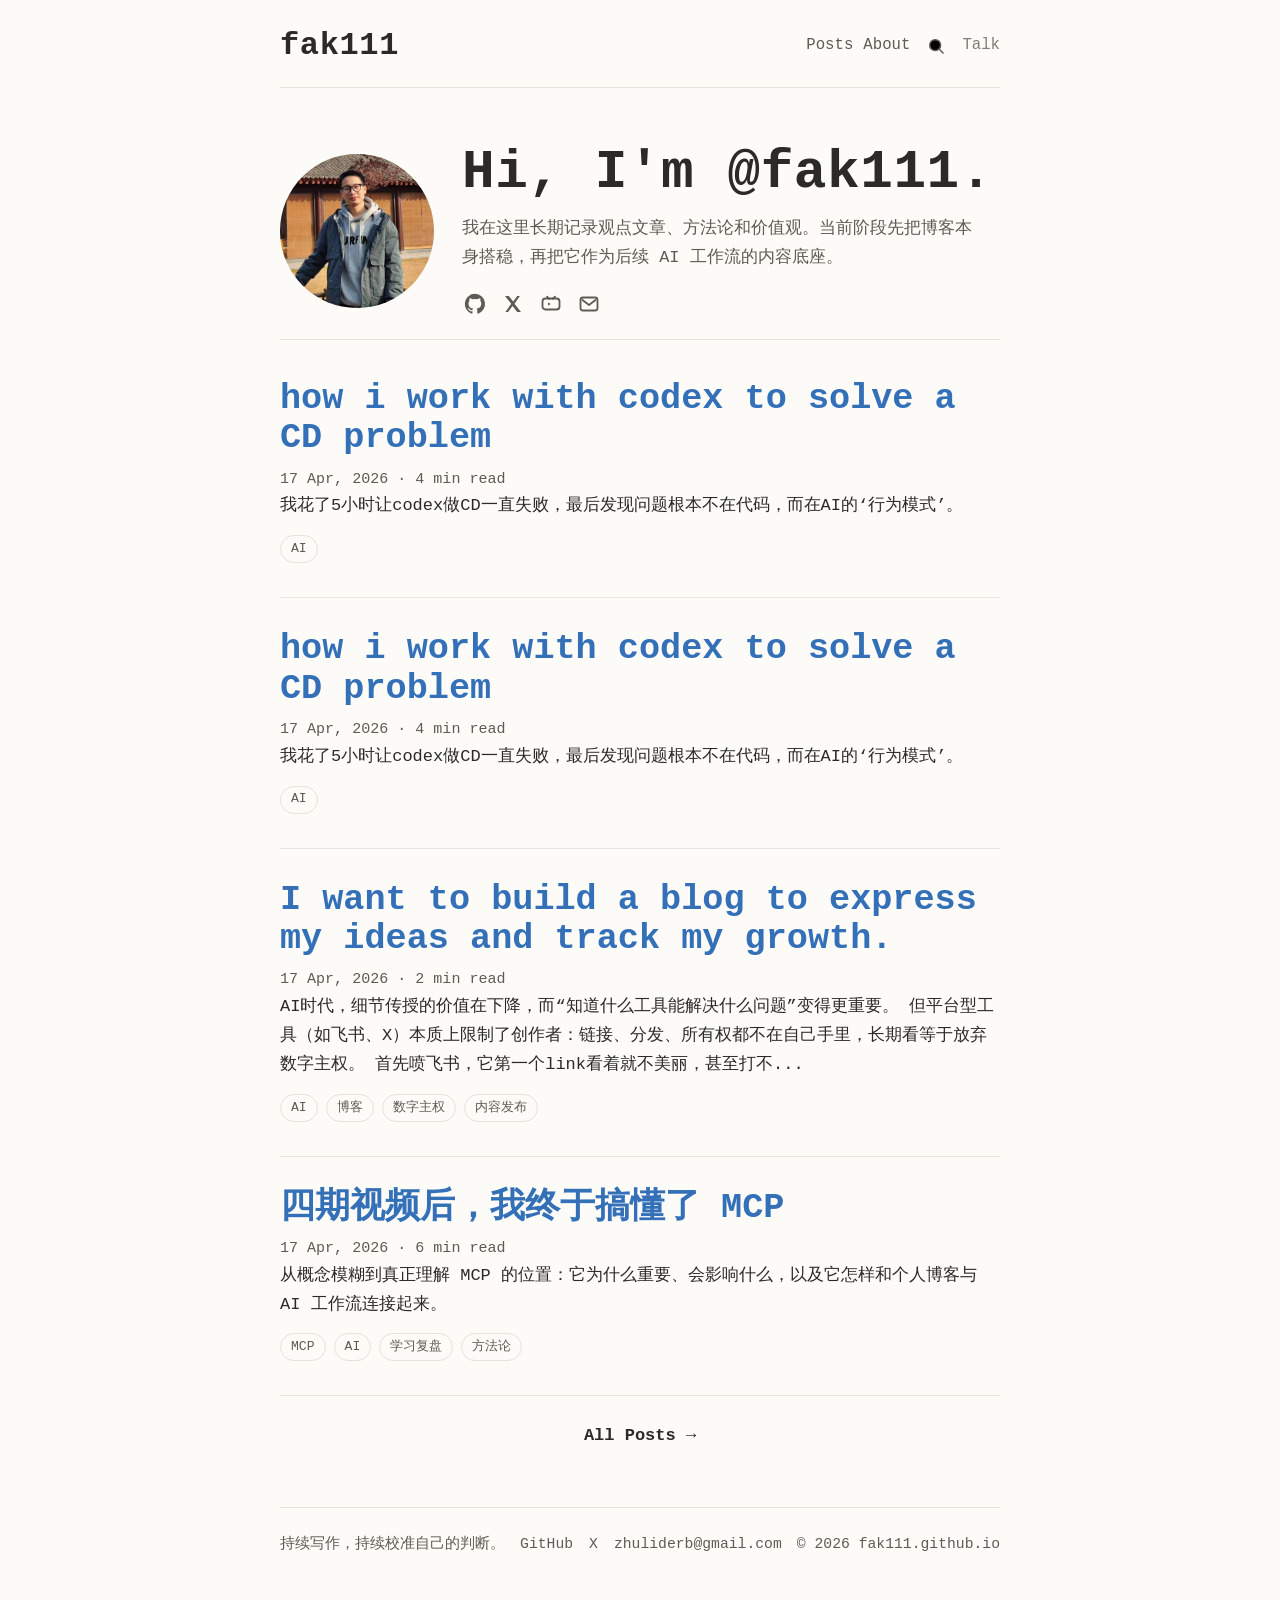
==== index.html @ 79801cee "feat: publish how i work with codex to solve a CD problem" ====
<!DOCTYPE html>
<html lang="zh-CN">

<head>
  <meta charset="UTF-8">
  <meta name="viewport" content="width=device-width, initial-scale=1.0">
  <title>fak111 | 观点、方法与价值观</title>
  <meta name="description" content="fak111 的个人博客，长期输出观点文章、方法论和价值观，并为后续 AI 集成打基础。">
  <link rel="stylesheet" href="/assets/styles.css">
  <link rel="icon" href="/images/profile.jpg">
</head>

<body data-page="home">
  <div class="page-shell">
    <header class="site-header">
      <div class="site-header__inner">
        <a class="site-brand" href="/">fak111</a>
        <div class="site-header__actions">
          <button class="site-header__toggle" type="button" data-menu-toggle aria-expanded="false"
            aria-controls="site-nav" aria-label="Open Menu">
            <svg class="menu-icon" viewBox="0 0 24 24" aria-hidden="true">
              <path d="M4 7h16M4 12h16M4 17h16" stroke-width="1.8" stroke-linecap="round"></path>
            </svg>
            <svg class="close-icon hidden" viewBox="0 0 24 24" aria-hidden="true">
              <path d="M6 6l12 12M18 6L6 18" stroke-width="1.8" stroke-linecap="round"></path>
            </svg>
            <span class="sr-only">Open Menu</span>
          </button>
          <nav class="site-nav" id="site-nav" data-site-nav>
            <a href="/post/">Posts</a>
            <a href="/about/">About</a>
            <a class="nav-icon" href="/search/" aria-label="Search">
              <svg viewBox="0 0 24 24" aria-hidden="true">
                <circle cx="11" cy="11" r="6.5" stroke-width="1.8"></circle>
                <path d="M16 16l4.5 4.5" stroke-width="1.8" stroke-linecap="round"></path>
              </svg>
            </a>
            <a class="site-nav__muted" href="/talk/">Talk</a>
          </nav>
        </div>
      </div>
    </header>

    <main>
      <section class="profile-card">
        <img src="/images/profile.jpg" alt="fak111 头像" class="profile-card__avatar">
        <div>
          <h1>Hi, I&apos;m @fak111.</h1>
          <p>我在这里长期记录观点文章、方法论和价值观。当前阶段先把博客本身搭稳，再把它作为后续 AI 工作流的内容底座。</p>
          <div class="social-links">
            <a href="https://github.com/fak111" target="_blank" rel="noreferrer" aria-label="GitHub">
              <svg viewBox="0 0 24 24" aria-hidden="true">
                <path
                  d="M12 1.8a10.2 10.2 0 0 0-3.22 19.88c.5.09.69-.21.69-.48v-1.9c-2.8.61-3.39-1.19-3.39-1.19-.46-1.16-1.11-1.47-1.11-1.47-.91-.62.07-.61.07-.61 1 .08 1.53 1.03 1.53 1.03.9 1.54 2.35 1.1 2.92.84.09-.66.35-1.11.64-1.37-2.24-.25-4.6-1.12-4.6-4.98 0-1.1.39-1.99 1.03-2.69-.11-.25-.45-1.27.1-2.65 0 0 .84-.27 2.75 1.03a9.47 9.47 0 0 1 5 0c1.91-1.3 2.75-1.03 2.75-1.03.55 1.38.21 2.4.1 2.65.64.7 1.03 1.59 1.03 2.69 0 3.87-2.37 4.72-4.62 4.97.36.31.68.93.68 1.88v2.79c0 .27.18.58.7.48A10.2 10.2 0 0 0 12 1.8Z"
                  stroke="none" fill="currentColor"></path>
              </svg>
            </a>
            <a href="https://x.com/DerbZhuli0411" target="_blank" rel="noreferrer" aria-label="X">
              <svg viewBox="0 0 24 24" aria-hidden="true">
                <path d="M4 4l6.2 7.85L4.4 20h2.7l4.4-6.1L16.2 20H20l-6.5-8.27L18.9 4h-2.7l-3.98 5.51L7.8 4H4Z"
                  stroke="none" fill="currentColor"></path>
              </svg>
            </a>
            <a href="https://space.bilibili.com/1617153613/lists" target="_blank" rel="noreferrer"
              aria-label="Bilibili">
              <svg viewBox="0 0 24 24" aria-hidden="true">
                <rect x="3.5" y="6.5" width="17" height="11" rx="3" stroke-width="1.8"></rect>
                <path d="M9 10.4v3.2l2.8-1.6L9 10.4Z" stroke="none" fill="currentColor"></path>
                <path d="M8 4.6l2.2 2.2M16 4.6l-2.2 2.2" stroke-width="1.8" stroke-linecap="round"></path>
              </svg>
            </a>
            <a href="mailto:zhuliderb@gmail.com" aria-label="Email">
              <svg viewBox="0 0 24 24" aria-hidden="true">
                <rect x="3.5" y="5.5" width="17" height="13" rx="2.5" stroke-width="1.8"></rect>
                <path d="M5.5 8l6.5 5 6.5-5" stroke-width="1.8" stroke-linecap="round" stroke-linejoin="round"></path>
              </svg>
            </a>
          </div>
        </div>
      </section>

      <section class="post-list" aria-label="Latest posts">
        <article class="post-teaser">
          <h2><a href="/post/how-i-work-with-codex-to-solve-a-cd-problem-2/">how i work with codex to solve a CD problem</a></h2>
          <p class="post-meta"><time datetime="2026-04-17">17 Apr, 2026</time> · 4 min read</p>
          <p>我花了5小时让codex做CD一直失败，最后发现问题根本不在代码，而在AI的‘行为模式’。</p>
          <div class="tag-list">
            <span class="tag">AI</span>
          </div>
        </article>
        <article class="post-teaser">
          <h2><a href="/post/how-i-work-with-codex-to-solve-a-cd-problem/">how i work with codex to solve a CD problem</a></h2>
          <p class="post-meta"><time datetime="2026-04-17">17 Apr, 2026</time> · 4 min read</p>
          <p>我花了5小时让codex做CD一直失败，最后发现问题根本不在代码，而在AI的‘行为模式’。</p>
          <div class="tag-list">
            <span class="tag">AI</span>
          </div>
        </article>
        <article class="post-teaser">
          <h2><a href="/post/i-want-to-build-a-blog-to-express-my-ideas-and-track-my-growth/">I want to build a blog to express my ideas and track my growth.</a></h2>
          <p class="post-meta"><time datetime="2026-04-17">17 Apr, 2026</time> · 2 min read</p>
          <p>AI时代，细节传授的价值在下降，而“知道什么工具能解决什么问题”变得更重要。 但平台型工具（如飞书、X）本质上限制了创作者：链接、分发、所有权都不在自己手里，长期看等于放弃数字主权。 首先喷飞书，它第一个link看着就不美丽，甚至打不...</p>
          <div class="tag-list">
            <span class="tag">AI</span>
            <span class="tag">博客</span>
            <span class="tag">数字主权</span>
            <span class="tag">内容发布</span>
          </div>
        </article>
        <article class="post-teaser">
          <h2><a href="/post/mcp-learning-journey/">四期视频后，我终于搞懂了 MCP</a></h2>
          <p class="post-meta"><time datetime="2026-04-17">17 Apr, 2026</time> · 6 min read</p>
          <p>从概念模糊到真正理解 MCP 的位置：它为什么重要、会影响什么，以及它怎样和个人博客与 AI 工作流连接起来。</p>
          <div class="tag-list">
            <span class="tag">MCP</span>
            <span class="tag">AI</span>
            <span class="tag">学习复盘</span>
            <span class="tag">方法论</span>
          </div>
        </article>
        <p class="post-list__more"><a href="/post/">All Posts →</a></p>
      </section>
    </main>

    <footer class="site-footer">
      <p>持续写作，持续校准自己的判断。</p>
      <div class="site-footer__links">
        <a href="https://github.com/fak111" target="_blank" rel="noreferrer">GitHub</a>
        <a href="https://x.com/DerbZhuli0411" target="_blank" rel="noreferrer">X</a>
        <a href="mailto:zhuliderb@gmail.com">zhuliderb@gmail.com</a>
      </div>
      <p>© <span data-current-year></span> fak111.github.io</p>
    </footer>
  </div>

  <script type="module" src="/assets/site.mjs"></script>
</body>

</html>
---- assets/styles.css ----
:root {
  --bg: #fcfbf8;
  --surface: #ffffff;
  --line: #e8e2d9;
  --line-strong: #d5cbbd;
  --ink: #2b2a28;
  --muted: #5f5a53;
  --accent: #3470b8;
  --accent-soft: rgba(52, 112, 184, 0.12);
  --shadow: 0 18px 36px rgba(43, 42, 40, 0.08);
  --content-width: 720px;
}

*,
*::before,
*::after {
  box-sizing: border-box;
}

html {
  scroll-behavior: smooth;
}

body {
  margin: 0;
  min-height: 100vh;
  background: var(--bg);
  color: var(--ink);
  font-family: "IBM Plex Mono", "SFMono-Regular", "SF Mono", Menlo, Consolas, "PingFang SC",
    "Hiragino Sans GB", "Microsoft YaHei", monospace;
  font-size: 17px;
  line-height: 1.7;
  overflow-x: hidden;
}

img {
  display: block;
  max-width: 100%;
}

a {
  color: inherit;
  text-decoration: none;
}

p,
ul,
ol {
  margin: 0;
}

.page-shell {
  width: min(calc(100% - 40px), var(--content-width));
  margin: 0 auto;
  padding: 28px 0 72px;
}

.site-header {
  position: relative;
}

.site-header__inner {
  display: flex;
  align-items: center;
  justify-content: space-between;
  gap: 16px;
  padding-bottom: 24px;
  border-bottom: 1px solid var(--line);
}

.site-brand {
  font-size: 2rem;
  font-weight: 700;
  line-height: 1.1;
  letter-spacing: 0.02em;
}

.site-header__actions {
  position: relative;
  display: flex;
  align-items: center;
  gap: 12px;
}

.site-header__toggle {
  display: none;
  align-items: center;
  justify-content: center;
  width: 42px;
  min-height: 38px;
  padding: 0;
  border: 1px solid var(--line-strong);
  border-radius: 999px;
  background: var(--surface);
  color: var(--muted);
  font: inherit;
  font-weight: 700;
}

.site-header__toggle svg {
  width: 20px;
  height: 20px;
  stroke: currentColor;
  fill: none;
}

.site-nav {
  display: flex;
  align-items: center;
  gap: 10px;
}

.site-nav a {
  color: var(--muted);
  font-size: 0.98rem;
  font-weight: 500;
}

.site-nav a:hover {
  color: var(--ink);
}

.site-nav a[aria-current="page"] {
  color: var(--ink);
  text-decoration-line: underline;
  text-decoration-style: wavy;
  text-decoration-color: var(--line-strong);
  text-decoration-thickness: 1.5px;
  text-underline-offset: 0.28em;
}

.site-nav__muted {
  opacity: 0.78;
}

.nav-icon {
  display: inline-flex;
  align-items: center;
  justify-content: center;
  width: 32px;
  height: 32px;
  border-radius: 999px;
}

.nav-icon svg {
  width: 20px;
  height: 20px;
  stroke: currentColor;
}

.nav-icon[aria-current="page"] {
  background: var(--accent-soft);
  text-decoration: none;
}

main {
  padding-top: 28px;
}

.profile-card {
  display: grid;
  grid-template-columns: 154px 1fr;
  gap: 28px;
  align-items: center;
  padding: 28px 0 22px;
  border-bottom: 1px solid var(--line);
}

.profile-card__avatar {
  width: 154px;
  height: 154px;
  border-radius: 50%;
  object-fit: cover;
}

.profile-card h1 {
  margin: 0 0 14px;
  font-size: clamp(2.25rem, 6vw, 3.4rem);
  line-height: 1.05;
  letter-spacing: 0.01em;
  overflow-wrap: anywhere;
}

.profile-card p {
  max-width: 32rem;
  color: var(--muted);
  font-size: 1.06rem;
}

.social-links {
  display: flex;
  flex-wrap: wrap;
  gap: 12px;
  margin-top: 18px;
}

.social-links a {
  display: inline-flex;
  align-items: center;
  justify-content: center;
  width: 26px;
  height: 26px;
  color: var(--muted);
}

.social-links a:hover {
  color: var(--ink);
}

.social-links svg {
  width: 24px;
  height: 24px;
  stroke: currentColor;
  fill: none;
}

.post-list,
.search-results {
  margin-top: 40px;
}

.post-list__more {
  margin-top: 26px;
  text-align: center;
}

.post-list__more a {
  color: var(--ink);
  font-weight: 600;
}

.post-teaser,
.search-result {
  padding: 0 0 34px;
  border-bottom: 1px solid rgba(232, 226, 217, 0.88);
}

.post-teaser + .post-teaser,
.search-result + .search-result {
  margin-top: 32px;
}

.post-teaser h2,
.search-result h3,
.archive-month h3,
.article-detail__header h1 {
  margin: 0 0 8px;
  line-height: 1.12;
}

.post-teaser h2,
.search-result h3 a,
.archive-month h3 a,
.article-detail__header h1 {
  color: var(--accent);
}

.post-teaser h2 {
  font-size: clamp(1.7rem, 4vw, 2.2rem);
}

.search-result h3 {
  font-size: 1.45rem;
}

.post-teaser a:hover,
.archive-month a:hover,
.search-result a:hover,
.article-detail__body a:hover,
.site-footer a:hover,
.contact-links a:hover {
  color: var(--ink);
}

.post-meta,
.post-card__meta,
.article-detail__meta-row,
.search-meta,
.archive-count {
  color: var(--muted);
  font-size: 0.94rem;
}

.post-teaser p:last-child,
.search-result p:last-child,
.archive-month p:last-child,
.page-intro p,
.prose-section p,
.prose-section li,
.article-detail__body p {
  color: var(--muted);
}

.page-intro {
  padding-bottom: 20px;
}

.page-intro h1 {
  margin: 0 0 10px;
  font-size: clamp(2.5rem, 6vw, 3.7rem);
  line-height: 1.08;
}

.page-intro p {
  max-width: 34rem;
  font-size: 1.05rem;
  font-style: italic;
}

.archive-group + .archive-group,
.prose-section + .prose-section {
  margin-top: 44px;
}

.archive-group__header,
.prose-section {
  padding-top: 10px;
}

.archive-group__header {
  display: flex;
  align-items: baseline;
  gap: 14px;
  padding-bottom: 12px;
  border-bottom: 1px solid var(--accent);
  margin-bottom: 28px;
}

.archive-group__header h2,
.prose-section h2 {
  margin: 0;
  line-height: 1.15;
}

.archive-group__header h2 {
  font-size: 2.1rem;
}

.archive-month + .archive-month {
  margin-top: 28px;
}

.archive-month h3 {
  font-size: 1.22rem;
}

.archive-month__list {
  display: grid;
  gap: 22px;
  margin-top: 18px;
}

.prose-section {
  border-top: 1px solid var(--line);
}

.prose-section h2 {
  font-size: 1.4rem;
  margin-bottom: 14px;
}

.simple-list {
  padding-left: 22px;
  margin-top: 14px;
}

.simple-list li + li {
  margin-top: 8px;
}

.contact-links {
  display: flex;
  flex-wrap: wrap;
  gap: 16px;
  margin-top: 18px;
}

.contact-links a {
  color: var(--accent);
}

.article-detail {
  padding-bottom: 10px;
}

.article-detail__header {
  padding-bottom: 24px;
  border-bottom: 1px solid var(--line);
}

.article-detail__header h1 {
  margin: 0;
  max-width: 12ch;
  font-size: clamp(2.6rem, 6vw, 4.2rem);
  line-height: 0.96;
  letter-spacing: -0.035em;
}

.article-detail__meta-row {
  display: flex;
  align-items: center;
  justify-content: space-between;
  gap: 12px;
  flex-wrap: wrap;
}

.article-detail__action {
  color: var(--muted);
  font-style: italic;
}

.article-detail__body {
  display: grid;
  gap: 22px;
  max-width: 38rem;
  padding-top: 30px;
}

.article-detail__body > * {
  min-width: 0;
}

.article-detail__body h2,
.article-detail__body h3,
.article-detail__body h4 {
  margin: 12px 0 0;
  font-size: 1.5rem;
  line-height: 1.12;
  letter-spacing: -0.02em;
}

.article-lead {
  color: var(--ink);
  font-size: 1.06rem;
}

.article-lead strong {
  color: var(--ink);
}

.article-detail__body a {
  color: var(--accent);
  text-decoration: underline;
  text-decoration-style: dotted;
  text-underline-offset: 0.18em;
}

.article-detail__body p,
.article-detail__body li {
  color: var(--muted);
  font-size: 1.02rem;
  line-height: 1.85;
}

.article-detail__body ul,
.article-detail__body ol {
  display: grid;
  gap: 10px;
  padding-left: 26px;
  margin-top: -4px;
}

.article-detail__body pre {
  overflow-x: auto;
  margin: 0;
  padding: 18px 20px;
  border: 1px solid var(--line);
  border-radius: 18px;
  background: rgba(255, 255, 255, 0.72);
  box-shadow: inset 0 1px 0 rgba(255, 255, 255, 0.45);
}

.article-detail__body pre code {
  display: block;
  white-space: pre-wrap;
  word-break: break-word;
  color: var(--ink);
  font-size: 0.94rem;
  line-height: 1.7;
}

.article-image {
  width: min(100%, 52rem);
  margin: 8px 0 2px;
}

.article-image img {
  display: block;
  width: 100%;
  height: auto;
  border-radius: 24px;
  border: 1px solid var(--line);
  background: #ffffff;
  box-shadow: var(--shadow);
}

.search-shell {
  margin-top: 18px;
}

.search-form {
  display: grid;
  gap: 12px;
}

.search-form__label {
  font-size: 0.96rem;
  color: var(--muted);
}

.search-form__row {
  display: flex;
  gap: 10px;
}

.search-form__input {
  width: 100%;
  min-height: 48px;
  padding: 0 16px;
  border: 1px solid var(--line);
  border-radius: 14px;
  background: var(--surface);
  color: var(--ink);
  font: inherit;
}

.search-form__input:focus {
  outline: 2px solid rgba(52, 112, 184, 0.22);
  border-color: var(--accent);
}

.search-form__button {
  min-width: 74px;
  min-height: 48px;
  padding: 0 16px;
  border: 1px solid var(--line);
  border-radius: 14px;
  background: var(--surface);
  color: var(--ink);
  font: inherit;
}

.search-empty {
  padding: 24px 0 0;
  color: var(--muted);
}

.tag-list {
  display: flex;
  flex-wrap: wrap;
  gap: 8px;
  margin-top: 14px;
}

.tag {
  display: inline-flex;
  align-items: center;
  min-height: 28px;
  padding: 0 10px;
  border-radius: 999px;
  border: 1px solid var(--line);
  color: var(--muted);
  font-size: 0.82rem;
}

.site-footer {
  display: flex;
  align-items: center;
  justify-content: space-between;
  gap: 12px;
  flex-wrap: wrap;
  margin-top: 56px;
  padding-top: 24px;
  border-top: 1px solid var(--line);
  color: var(--muted);
  font-size: 0.92rem;
}

.site-footer__links {
  display: flex;
  flex-wrap: wrap;
  gap: 16px;
}

.site-footer__links a {
  color: var(--muted);
}

.sr-only {
  position: absolute;
  width: 1px;
  height: 1px;
  padding: 0;
  margin: -1px;
  overflow: hidden;
  clip: rect(0, 0, 0, 0);
  white-space: nowrap;
  border: 0;
}

.hidden {
  display: none !important;
}

@media (max-width: 740px) {
  body {
    font-size: 16px;
  }

  .page-shell {
    width: min(calc(100% - 28px), var(--content-width));
    padding-top: 22px;
    padding-bottom: 48px;
  }

  .site-brand {
    font-size: 1.3rem;
  }

  .site-header__toggle {
    display: inline-flex;
  }

  .site-header__inner {
    flex-wrap: wrap;
  }

  .site-header__actions {
    margin-left: auto;
    flex-shrink: 0;
  }

  .site-nav {
    display: none;
    position: absolute;
    right: 0;
    top: calc(100% + 10px);
    min-width: 190px;
    padding: 14px 16px;
    border: 1px solid var(--line);
    border-radius: 16px;
    background: var(--surface);
    box-shadow: var(--shadow);
    flex-direction: column;
    align-items: flex-start;
    gap: 12px;
  }

  .site-nav.is-open {
    display: flex;
  }

  .profile-card {
    grid-template-columns: 1fr;
    gap: 20px;
    padding-top: 18px;
  }

  .profile-card__avatar {
    width: 128px;
    height: 128px;
  }

  .profile-card h1 {
    font-size: clamp(1.5rem, 7.6vw, 2.1rem);
  }

  .page-intro h1,
  .article-detail__header h1 {
    font-size: clamp(2rem, 10vw, 2.9rem);
  }

  .search-form__row,
  .article-detail__meta-row {
    flex-direction: column;
    align-items: flex-start;
  }

  .search-form__button {
    width: 100%;
  }
}
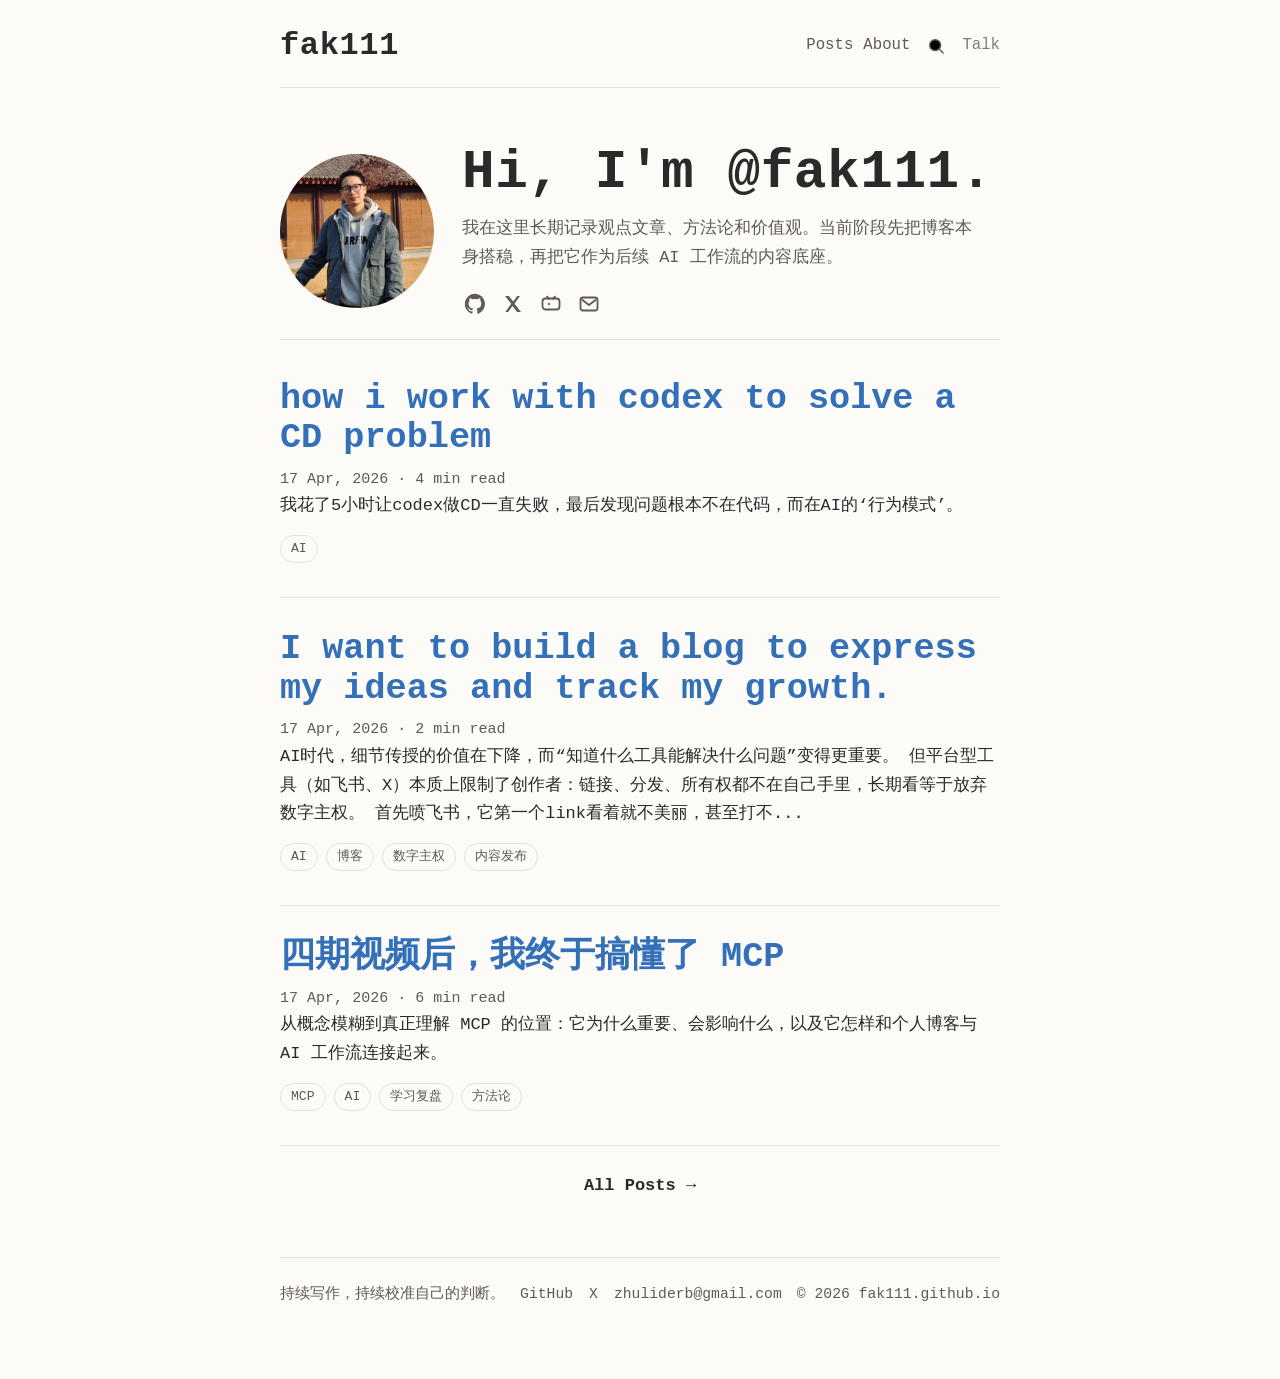
==== commit 61c48102: "feat: publish how i work with codex to solve a CD problem" ====
--- a/index.html
+++ b/index.html
@@ -81,14 +81,6 @@
 
       <section class="post-list" aria-label="Latest posts">
         <article class="post-teaser">
-          <h2><a href="/post/how-i-work-with-codex-to-solve-a-cd-problem-2/">how i work with codex to solve a CD problem</a></h2>
-          <p class="post-meta"><time datetime="2026-04-17">17 Apr, 2026</time> · 4 min read</p>
-          <p>我花了5小时让codex做CD一直失败，最后发现问题根本不在代码，而在AI的‘行为模式’。</p>
-          <div class="tag-list">
-            <span class="tag">AI</span>
-          </div>
-        </article>
-        <article class="post-teaser">
           <h2><a href="/post/how-i-work-with-codex-to-solve-a-cd-problem/">how i work with codex to solve a CD problem</a></h2>
           <p class="post-meta"><time datetime="2026-04-17">17 Apr, 2026</time> · 4 min read</p>
           <p>我花了5小时让codex做CD一直失败，最后发现问题根本不在代码，而在AI的‘行为模式’。</p>
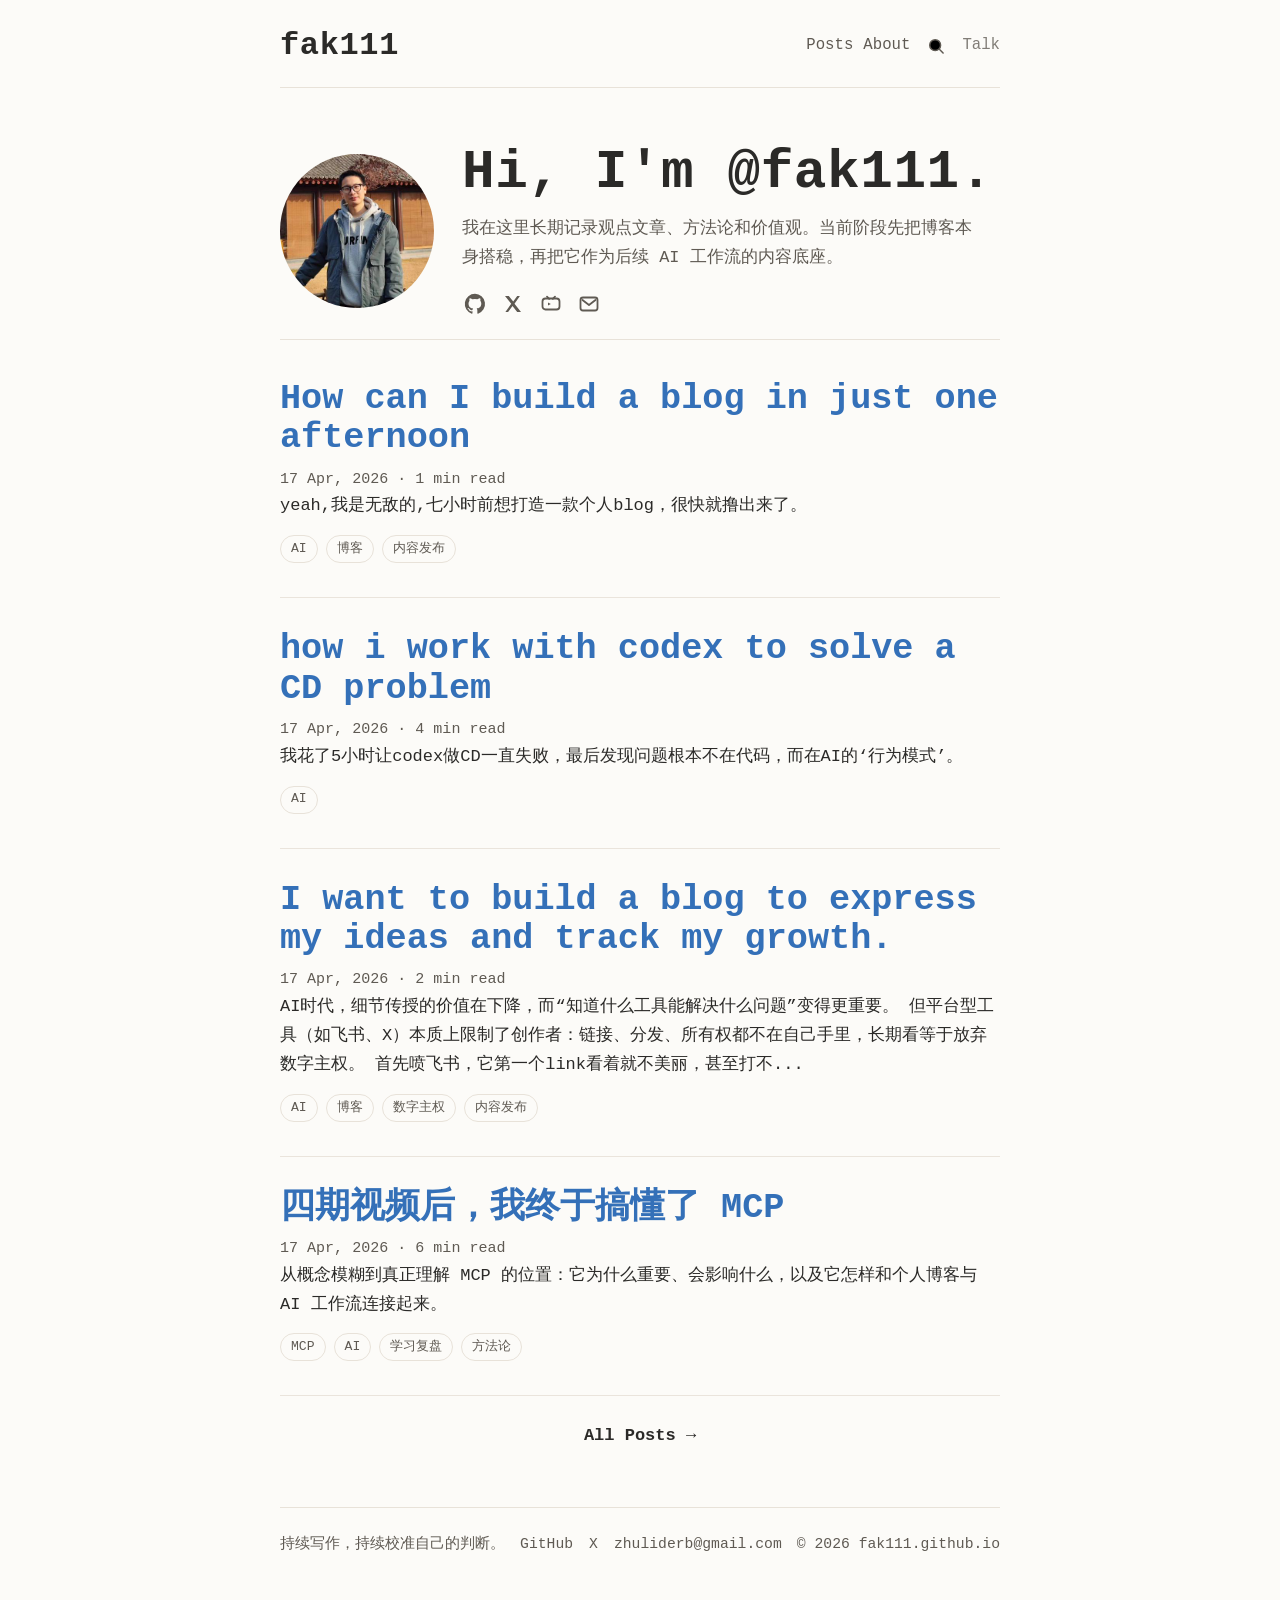
==== commit c886a2a5: "feat: publish How can I build a blog in just one afternoon" ====
--- a/index.html
+++ b/index.html
@@ -6,7 +6,7 @@
   <meta name="viewport" content="width=device-width, initial-scale=1.0">
   <title>fak111 | 观点、方法与价值观</title>
   <meta name="description" content="fak111 的个人博客，长期输出观点文章、方法论和价值观，并为后续 AI 集成打基础。">
-  <link rel="stylesheet" href="/assets/styles.css">
+  <link rel="stylesheet" href="/assets/styles.css?v=20260417-article-polish">
   <link rel="icon" href="/images/profile.jpg">
 </head>
 
@@ -81,6 +81,16 @@
 
       <section class="post-list" aria-label="Latest posts">
         <article class="post-teaser">
+          <h2><a href="/post/how-can-i-build-a-blog-in-just-one-afternoon/">How can I build a blog in just one afternoon</a></h2>
+          <p class="post-meta"><time datetime="2026-04-17">17 Apr, 2026</time> · 1 min read</p>
+          <p>yeah,我是无敌的,七小时前想打造一款个人blog，很快就撸出来了。</p>
+          <div class="tag-list">
+            <span class="tag">AI</span>
+            <span class="tag">博客</span>
+            <span class="tag">内容发布</span>
+          </div>
+        </article>
+        <article class="post-teaser">
           <h2><a href="/post/how-i-work-with-codex-to-solve-a-cd-problem/">how i work with codex to solve a CD problem</a></h2>
           <p class="post-meta"><time datetime="2026-04-17">17 Apr, 2026</time> · 4 min read</p>
           <p>我花了5小时让codex做CD一直失败，最后发现问题根本不在代码，而在AI的‘行为模式’。</p>
--- a/assets/styles.css
+++ b/assets/styles.css
@@ -9,6 +9,9 @@
   --accent-soft: rgba(52, 112, 184, 0.12);
   --shadow: 0 18px 36px rgba(43, 42, 40, 0.08);
   --content-width: 720px;
+  --article-serif: "Iowan Old Style", "Palatino Linotype", "Noto Serif SC", "Source Han Serif SC", Georgia, serif;
+  --article-sans: "Avenir Next", "Segoe UI", "PingFang SC", "Hiragino Sans GB", "Microsoft YaHei", sans-serif;
+  --article-code: "IBM Plex Mono", "SFMono-Regular", "SF Mono", Menlo, Consolas, monospace;
 }
 
 *,
@@ -384,36 +387,58 @@
 }
 
 .article-detail__header {
-  padding-bottom: 24px;
+  display: grid;
+  gap: 18px;
+  max-width: 48rem;
+  margin: 0 auto;
+  padding: 8px 0 26px;
   border-bottom: 1px solid var(--line);
 }
 
 .article-detail__header h1 {
   margin: 0;
-  max-width: 12ch;
-  font-size: clamp(2.6rem, 6vw, 4.2rem);
-  line-height: 0.96;
+  max-width: 18ch;
+  font-family: var(--article-sans);
+  font-size: clamp(2.55rem, 4.8vw, 3.9rem);
+  font-weight: 760;
+  line-height: 1.03;
   letter-spacing: -0.035em;
+  text-wrap: balance;
+  overflow-wrap: anywhere;
 }
 
 .article-detail__meta-row {
   display: flex;
   align-items: center;
   justify-content: space-between;
-  gap: 12px;
+  gap: 14px;
   flex-wrap: wrap;
 }
 
 .article-detail__action {
-  color: var(--muted);
-  font-style: italic;
+  display: inline-flex;
+  align-items: center;
+  justify-content: center;
+  min-height: 40px;
+  padding: 0 14px;
+  border: 1px solid var(--line);
+  border-radius: 999px;
+  background: rgba(255, 255, 255, 0.74);
+  color: var(--ink);
+  font-family: var(--article-sans);
+  font-size: 0.94rem;
+  font-style: normal;
+  font-weight: 600;
+  box-shadow: 0 10px 24px rgba(43, 42, 40, 0.05);
 }
 
 .article-detail__body {
   display: grid;
-  gap: 22px;
-  max-width: 38rem;
-  padding-top: 30px;
+  gap: 24px;
+  max-width: 46rem;
+  margin: 0 auto;
+  padding-top: 34px;
+  font-family: var(--article-serif);
 }
 
 .article-detail__body > * {
@@ -423,15 +448,24 @@
 .article-detail__body h2,
 .article-detail__body h3,
 .article-detail__body h4 {
-  margin: 12px 0 0;
-  font-size: 1.5rem;
-  line-height: 1.12;
-  letter-spacing: -0.02em;
+  margin: 18px 0 0;
+  color: var(--ink);
+  font-family: var(--article-sans);
+  font-size: clamp(1.45rem, 2.3vw, 1.95rem);
+  font-weight: 760;
+  line-height: 1.08;
+  letter-spacing: -0.035em;
 }
 
 .article-lead {
   color: var(--ink);
   font-size: 1.06rem;
+}
+
+.article-detail__body > h2:first-child + p {
+  color: var(--ink);
+  font-size: 1.26rem;
+  line-height: 1.78;
 }
 
 .article-lead strong {
@@ -447,27 +481,81 @@
 
 .article-detail__body p,
 .article-detail__body li {
-  color: var(--muted);
-  font-size: 1.02rem;
-  line-height: 1.85;
+  color: rgba(43, 42, 40, 0.84);
+  font-size: 1.14rem;
+  line-height: 1.92;
 }
 
 .article-detail__body ul,
 .article-detail__body ol {
   display: grid;
-  gap: 10px;
-  padding-left: 26px;
-  margin-top: -4px;
+  gap: 12px;
+  padding-left: 28px;
+  margin-top: -2px;
+}
+
+.article-detail__body li::marker {
+  color: var(--accent);
+  font-family: var(--article-code);
+}
+
+.article-code-block {
+  display: grid;
+  gap: 12px;
+  padding: 16px 18px 18px;
+  border: 1px solid rgba(232, 226, 217, 0.92);
+  border-radius: 22px;
+  background: linear-gradient(180deg, rgba(255, 255, 255, 0.92), rgba(249, 246, 240, 0.94));
+  box-shadow: inset 0 1px 0 rgba(255, 255, 255, 0.6);
+}
+
+.article-code-block__toolbar {
+  display: flex;
+  justify-content: flex-end;
+}
+
+.article-code-block__copy {
+  min-height: 32px;
+  padding: 0 12px;
+  border: 1px solid rgba(213, 203, 189, 0.92);
+  border-radius: 999px;
+  background: rgba(255, 255, 255, 0.88);
+  color: var(--muted);
+  font-family: var(--article-sans);
+  font-size: 0.84rem;
+  font-weight: 650;
+  cursor: pointer;
+  transition: color 120ms ease, border-color 120ms ease, background 120ms ease, transform 120ms ease;
+}
+
+.article-code-block__copy:hover {
+  color: var(--ink);
+  border-color: rgba(52, 112, 184, 0.28);
+}
+
+.article-code-block__copy:active {
+  transform: translateY(1px);
+}
+
+.article-code-block__copy[data-copy-state="copied"] {
+  border-color: rgba(52, 112, 184, 0.82);
+  background: rgba(52, 112, 184, 0.12);
+  color: var(--accent);
+}
+
+.article-code-block__copy[data-copy-state="error"] {
+  border-color: rgba(146, 78, 54, 0.22);
+  background: rgba(146, 78, 54, 0.08);
+  color: #924e36;
 }
 
 .article-detail__body pre {
   overflow-x: auto;
   margin: 0;
-  padding: 18px 20px;
-  border: 1px solid var(--line);
-  border-radius: 18px;
-  background: rgba(255, 255, 255, 0.72);
-  box-shadow: inset 0 1px 0 rgba(255, 255, 255, 0.45);
+  padding: 0;
+  background: transparent;
+  border: 0;
+  box-shadow: none;
 }
 
 .article-detail__body pre code {
@@ -475,23 +563,25 @@
   white-space: pre-wrap;
   word-break: break-word;
   color: var(--ink);
-  font-size: 0.94rem;
-  line-height: 1.7;
+  font-family: var(--article-code);
+  font-size: 0.95rem;
+  line-height: 1.78;
+  tab-size: 2;
 }
 
 .article-image {
-  width: min(100%, 52rem);
-  margin: 8px 0 2px;
+  width: min(100%, 46rem);
+  margin: 4px 0 8px;
 }
 
 .article-image img {
   display: block;
   width: 100%;
   height: auto;
-  border-radius: 24px;
+  border-radius: 28px;
   border: 1px solid var(--line);
   background: #ffffff;
-  box-shadow: var(--shadow);
+  box-shadow: 0 22px 44px rgba(43, 42, 40, 0.12);
 }
 
 .search-shell {
@@ -667,7 +757,7 @@
 
   .page-intro h1,
   .article-detail__header h1 {
-    font-size: clamp(2rem, 10vw, 2.9rem);
+    font-size: clamp(2rem, 10vw, 3rem);
   }
 
   .search-form__row,
@@ -676,6 +766,20 @@
     align-items: flex-start;
   }
 
+  .article-detail__body {
+    gap: 20px;
+  }
+
+  .article-detail__body p,
+  .article-detail__body li {
+    font-size: 1.04rem;
+    line-height: 1.84;
+  }
+
+  .article-detail__body > h2:first-child + p {
+    font-size: 1.12rem;
+  }
+
   .search-form__button {
     width: 100%;
   }
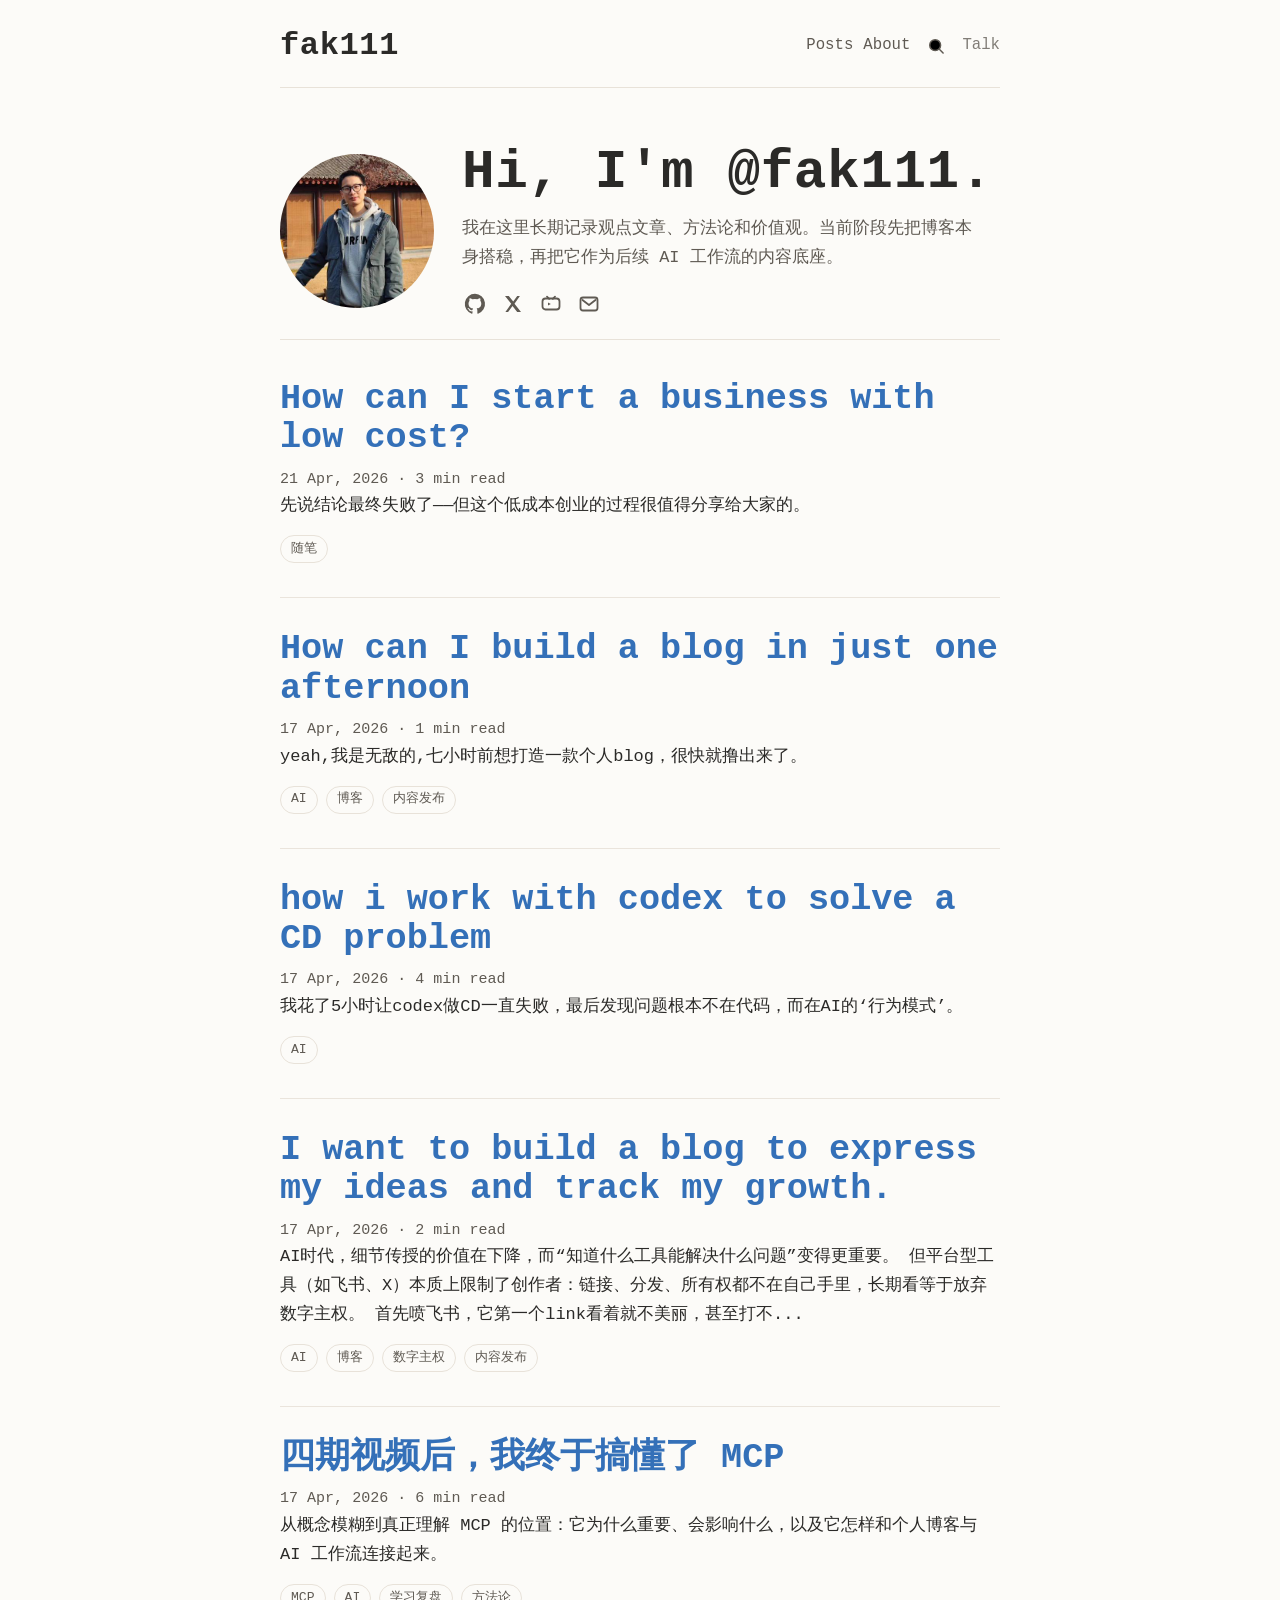
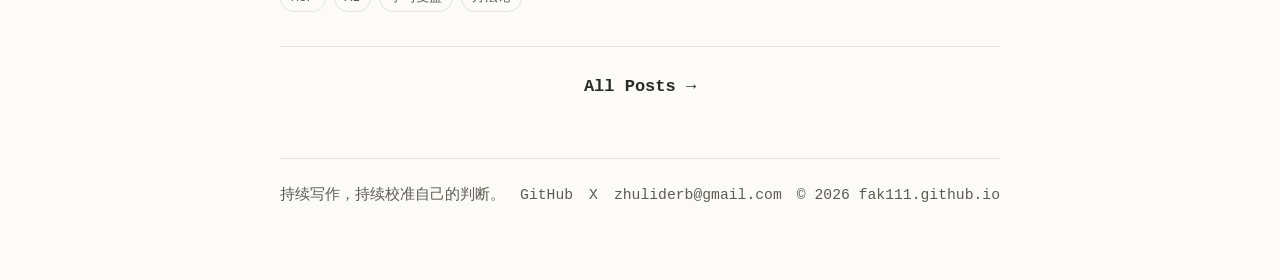
==== commit 1ca0a2ce: "feat: publish How can I start a business with low cost?" ====
--- a/index.html
+++ b/index.html
@@ -81,6 +81,14 @@
 
       <section class="post-list" aria-label="Latest posts">
         <article class="post-teaser">
+          <h2><a href="/post/how-can-i-start-a-business-with-low-cost/">How can I start a business with low cost?</a></h2>
+          <p class="post-meta"><time datetime="2026-04-21">21 Apr, 2026</time> · 3 min read</p>
+          <p>先说结论最终失败了——但这个低成本创业的过程很值得分享给大家的。</p>
+          <div class="tag-list">
+            <span class="tag">随笔</span>
+          </div>
+        </article>
+        <article class="post-teaser">
           <h2><a href="/post/how-can-i-build-a-blog-in-just-one-afternoon/">How can I build a blog in just one afternoon</a></h2>
           <p class="post-meta"><time datetime="2026-04-17">17 Apr, 2026</time> · 1 min read</p>
           <p>yeah,我是无敌的,七小时前想打造一款个人blog，很快就撸出来了。</p>
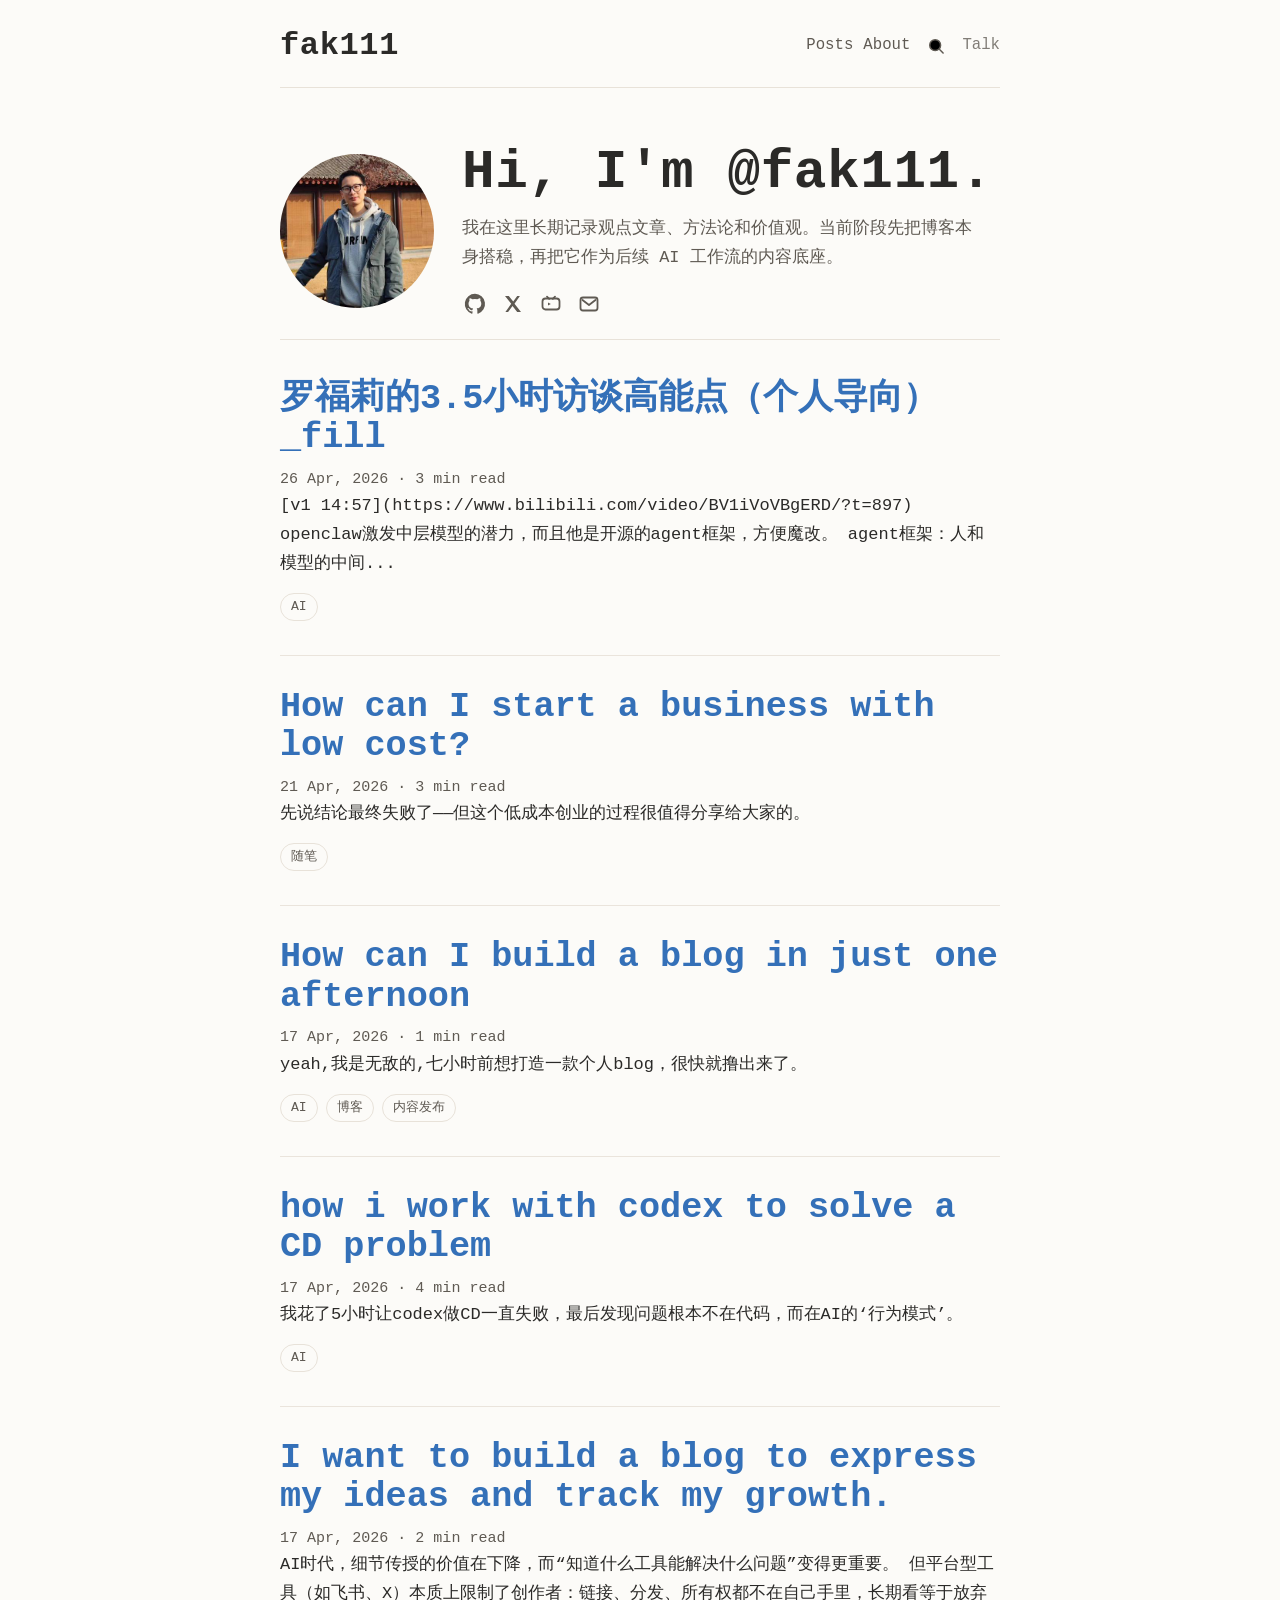
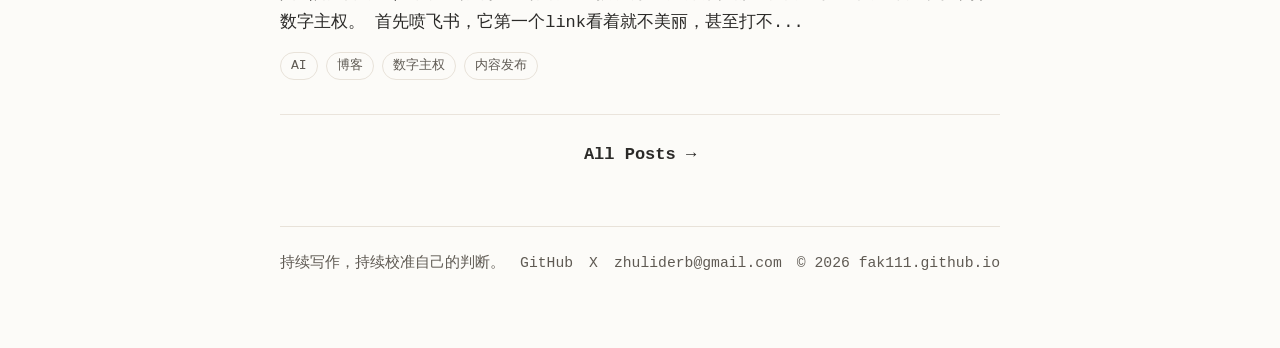
==== commit cb4f0df1: "feat: publish 罗福莉的3.5小时访谈高能点（个人导向）_fill" ====
--- a/index.html
+++ b/index.html
@@ -81,6 +81,14 @@
 
       <section class="post-list" aria-label="Latest posts">
         <article class="post-teaser">
+          <h2><a href="/post/3-5-fill/">罗福莉的3.5小时访谈高能点（个人导向）_fill</a></h2>
+          <p class="post-meta"><time datetime="2026-04-26">26 Apr, 2026</time> · 3 min read</p>
+          <p>[v1 14:57](https://www.bilibili.com/video/BV1iVoVBgERD/?t=897) openclaw激发中层模型的潜力，而且他是开源的agent框架，方便魔改。 agent框架：人和模型的中间...</p>
+          <div class="tag-list">
+            <span class="tag">AI</span>
+          </div>
+        </article>
+        <article class="post-teaser">
           <h2><a href="/post/how-can-i-start-a-business-with-low-cost/">How can I start a business with low cost?</a></h2>
           <p class="post-meta"><time datetime="2026-04-21">21 Apr, 2026</time> · 3 min read</p>
           <p>先说结论最终失败了——但这个低成本创业的过程很值得分享给大家的。</p>
@@ -117,17 +125,6 @@
             <span class="tag">内容发布</span>
           </div>
         </article>
-        <article class="post-teaser">
-          <h2><a href="/post/mcp-learning-journey/">四期视频后，我终于搞懂了 MCP</a></h2>
-          <p class="post-meta"><time datetime="2026-04-17">17 Apr, 2026</time> · 6 min read</p>
-          <p>从概念模糊到真正理解 MCP 的位置：它为什么重要、会影响什么，以及它怎样和个人博客与 AI 工作流连接起来。</p>
-          <div class="tag-list">
-            <span class="tag">MCP</span>
-            <span class="tag">AI</span>
-            <span class="tag">学习复盘</span>
-            <span class="tag">方法论</span>
-          </div>
-        </article>
         <p class="post-list__more"><a href="/post/">All Posts →</a></p>
       </section>
     </main>
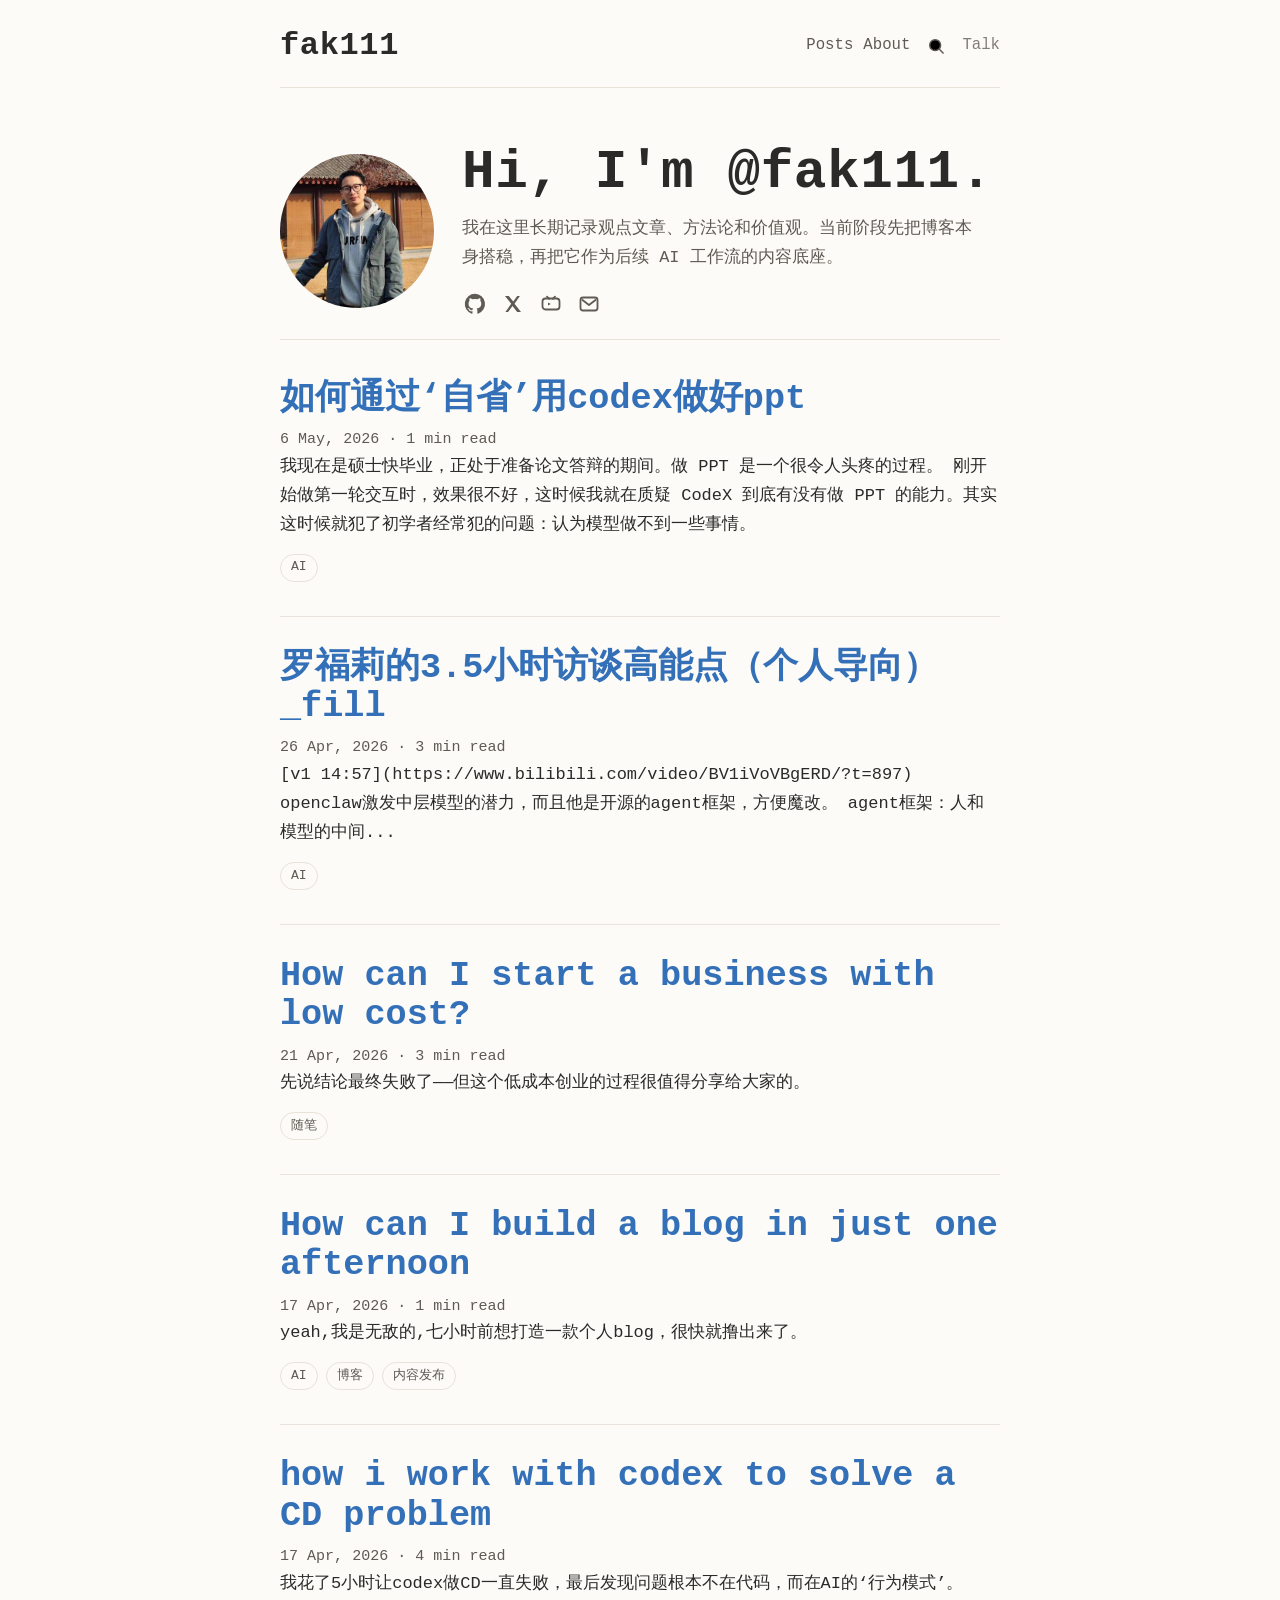
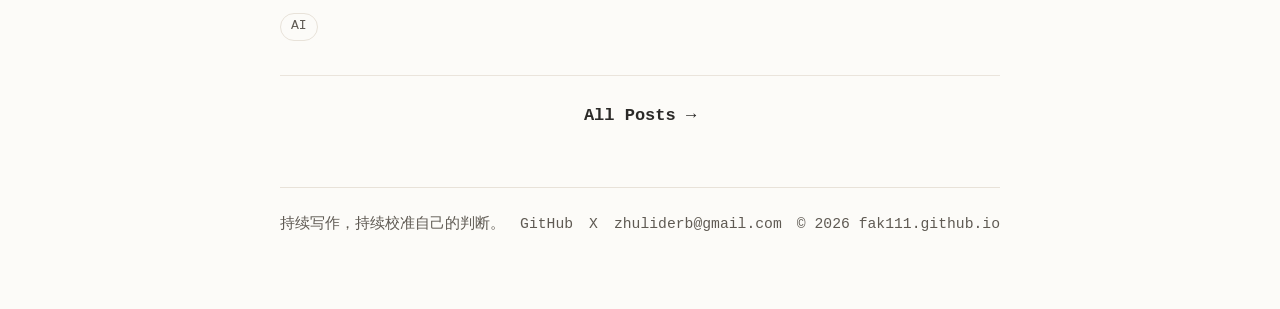
==== commit 3b162797: "feat: publish 如何通过‘自省’用codex做好ppt" ====
--- a/index.html
+++ b/index.html
@@ -81,6 +81,14 @@
 
       <section class="post-list" aria-label="Latest posts">
         <article class="post-teaser">
+          <h2><a href="/post/codex-ppt/">如何通过‘自省’用codex做好ppt</a></h2>
+          <p class="post-meta"><time datetime="2026-05-06">6 May, 2026</time> · 1 min read</p>
+          <p>我现在是硕士快毕业，正处于准备论文答辩的期间。做 PPT 是一个很令人头疼的过程。 刚开始做第一轮交互时，效果很不好，这时候我就在质疑 CodeX 到底有没有做 PPT 的能力。其实这时候就犯了初学者经常犯的问题：认为模型做不到一些事情。</p>
+          <div class="tag-list">
+            <span class="tag">AI</span>
+          </div>
+        </article>
+        <article class="post-teaser">
           <h2><a href="/post/3-5-fill/">罗福莉的3.5小时访谈高能点（个人导向）_fill</a></h2>
           <p class="post-meta"><time datetime="2026-04-26">26 Apr, 2026</time> · 3 min read</p>
           <p>[v1 14:57](https://www.bilibili.com/video/BV1iVoVBgERD/?t=897) openclaw激发中层模型的潜力，而且他是开源的agent框架，方便魔改。 agent框架：人和模型的中间...</p>
@@ -114,17 +122,6 @@
             <span class="tag">AI</span>
           </div>
         </article>
-        <article class="post-teaser">
-          <h2><a href="/post/i-want-to-build-a-blog-to-express-my-ideas-and-track-my-growth/">I want to build a blog to express my ideas and track my growth.</a></h2>
-          <p class="post-meta"><time datetime="2026-04-17">17 Apr, 2026</time> · 2 min read</p>
-          <p>AI时代，细节传授的价值在下降，而“知道什么工具能解决什么问题”变得更重要。 但平台型工具（如飞书、X）本质上限制了创作者：链接、分发、所有权都不在自己手里，长期看等于放弃数字主权。 首先喷飞书，它第一个link看着就不美丽，甚至打不...</p>
-          <div class="tag-list">
-            <span class="tag">AI</span>
-            <span class="tag">博客</span>
-            <span class="tag">数字主权</span>
-            <span class="tag">内容发布</span>
-          </div>
-        </article>
         <p class="post-list__more"><a href="/post/">All Posts →</a></p>
       </section>
     </main>
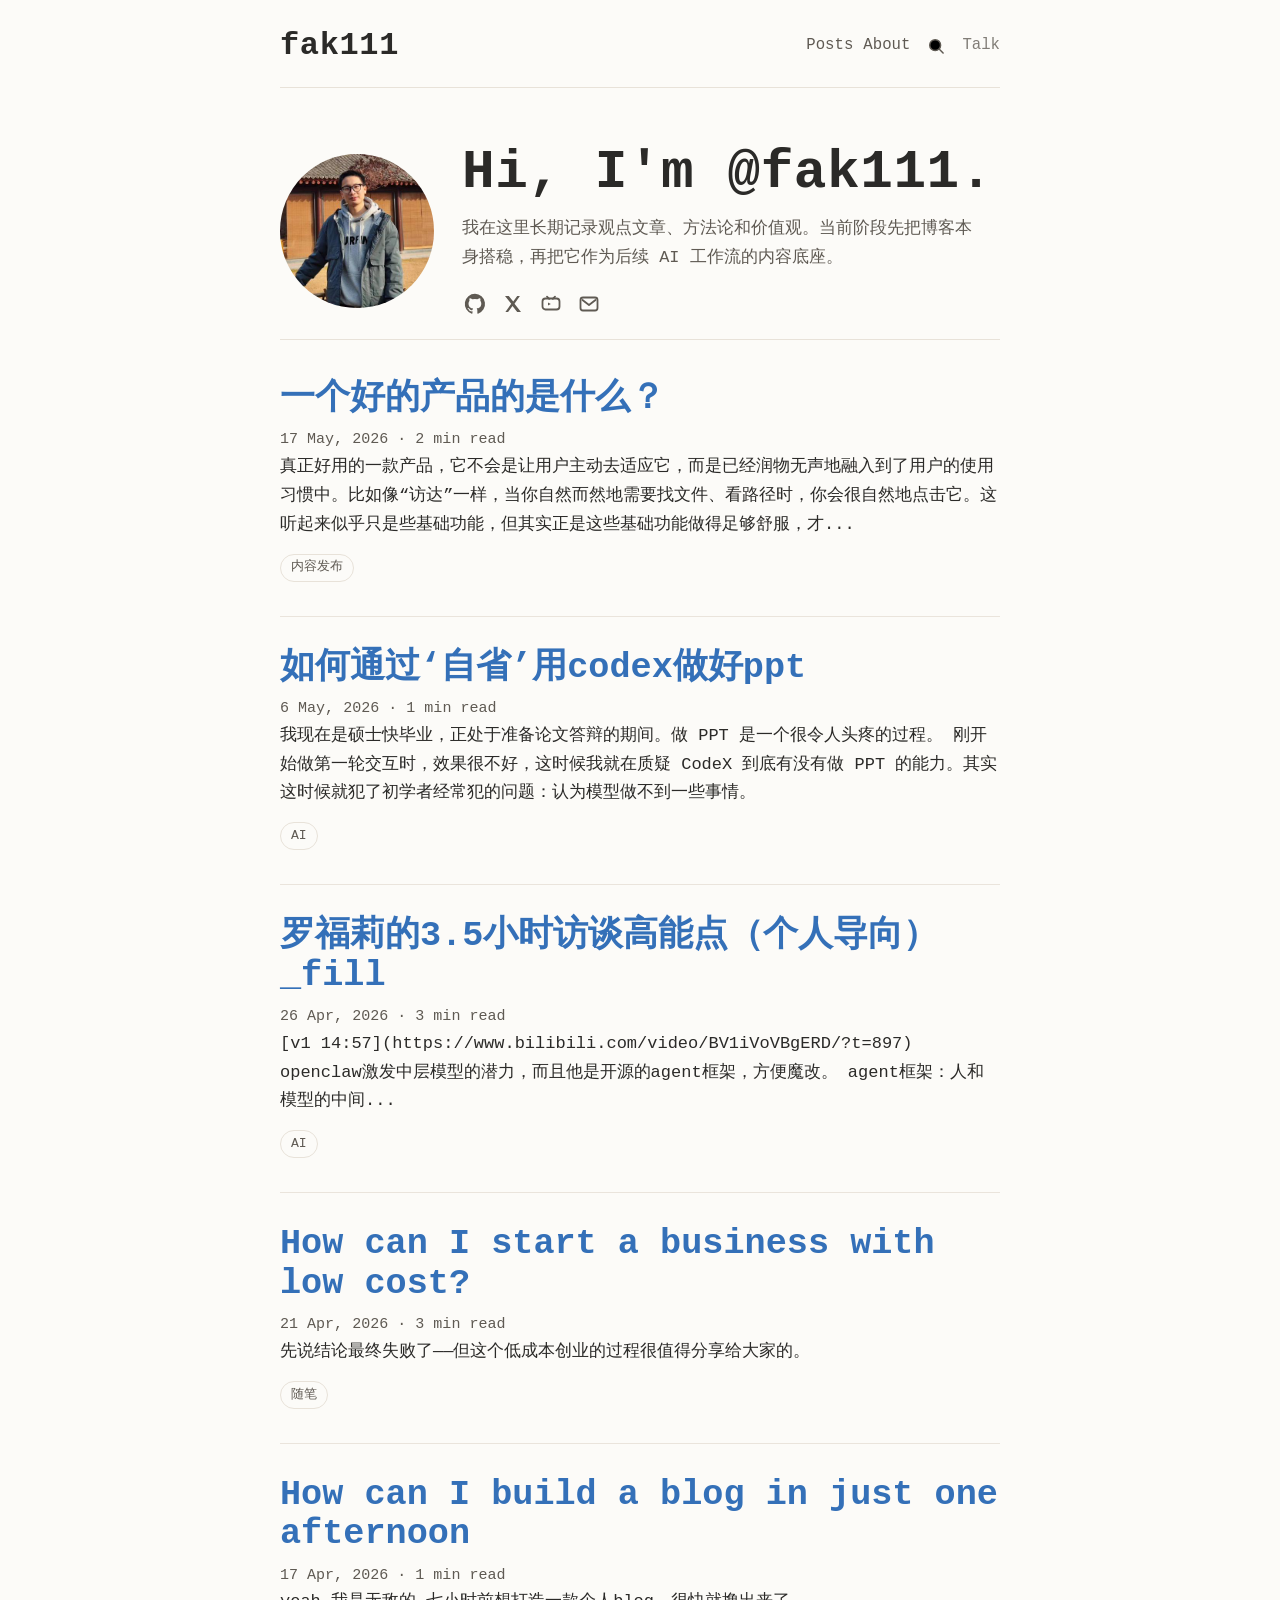
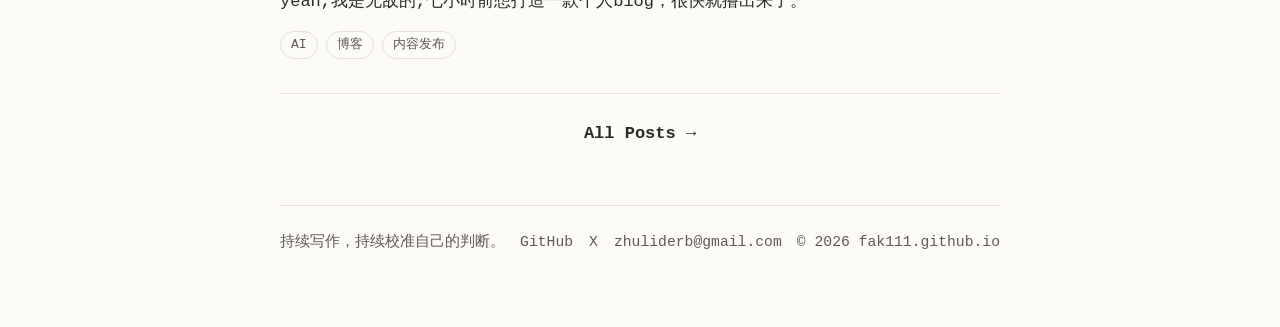
==== commit 7f664ef9: "feat: publish 一个好的产品的是什么？" ====
--- a/index.html
+++ b/index.html
@@ -81,6 +81,14 @@
 
       <section class="post-list" aria-label="Latest posts">
         <article class="post-teaser">
+          <h2><a href="/post/post-5780f789/">一个好的产品的是什么？</a></h2>
+          <p class="post-meta"><time datetime="2026-05-17">17 May, 2026</time> · 2 min read</p>
+          <p>真正好用的一款产品，它不会是让用户主动去适应它，而是已经润物无声地融入到了用户的使用习惯中。比如像“访达”一样，当你自然而然地需要找文件、看路径时，你会很自然地点击它。这听起来似乎只是些基础功能，但其实正是这些基础功能做得足够舒服，才...</p>
+          <div class="tag-list">
+            <span class="tag">内容发布</span>
+          </div>
+        </article>
+        <article class="post-teaser">
           <h2><a href="/post/codex-ppt/">如何通过‘自省’用codex做好ppt</a></h2>
           <p class="post-meta"><time datetime="2026-05-06">6 May, 2026</time> · 1 min read</p>
           <p>我现在是硕士快毕业，正处于准备论文答辩的期间。做 PPT 是一个很令人头疼的过程。 刚开始做第一轮交互时，效果很不好，这时候我就在质疑 CodeX 到底有没有做 PPT 的能力。其实这时候就犯了初学者经常犯的问题：认为模型做不到一些事情。</p>
@@ -114,14 +122,6 @@
             <span class="tag">内容发布</span>
           </div>
         </article>
-        <article class="post-teaser">
-          <h2><a href="/post/how-i-work-with-codex-to-solve-a-cd-problem/">how i work with codex to solve a CD problem</a></h2>
-          <p class="post-meta"><time datetime="2026-04-17">17 Apr, 2026</time> · 4 min read</p>
-          <p>我花了5小时让codex做CD一直失败，最后发现问题根本不在代码，而在AI的‘行为模式’。</p>
-          <div class="tag-list">
-            <span class="tag">AI</span>
-          </div>
-        </article>
         <p class="post-list__more"><a href="/post/">All Posts →</a></p>
       </section>
     </main>
